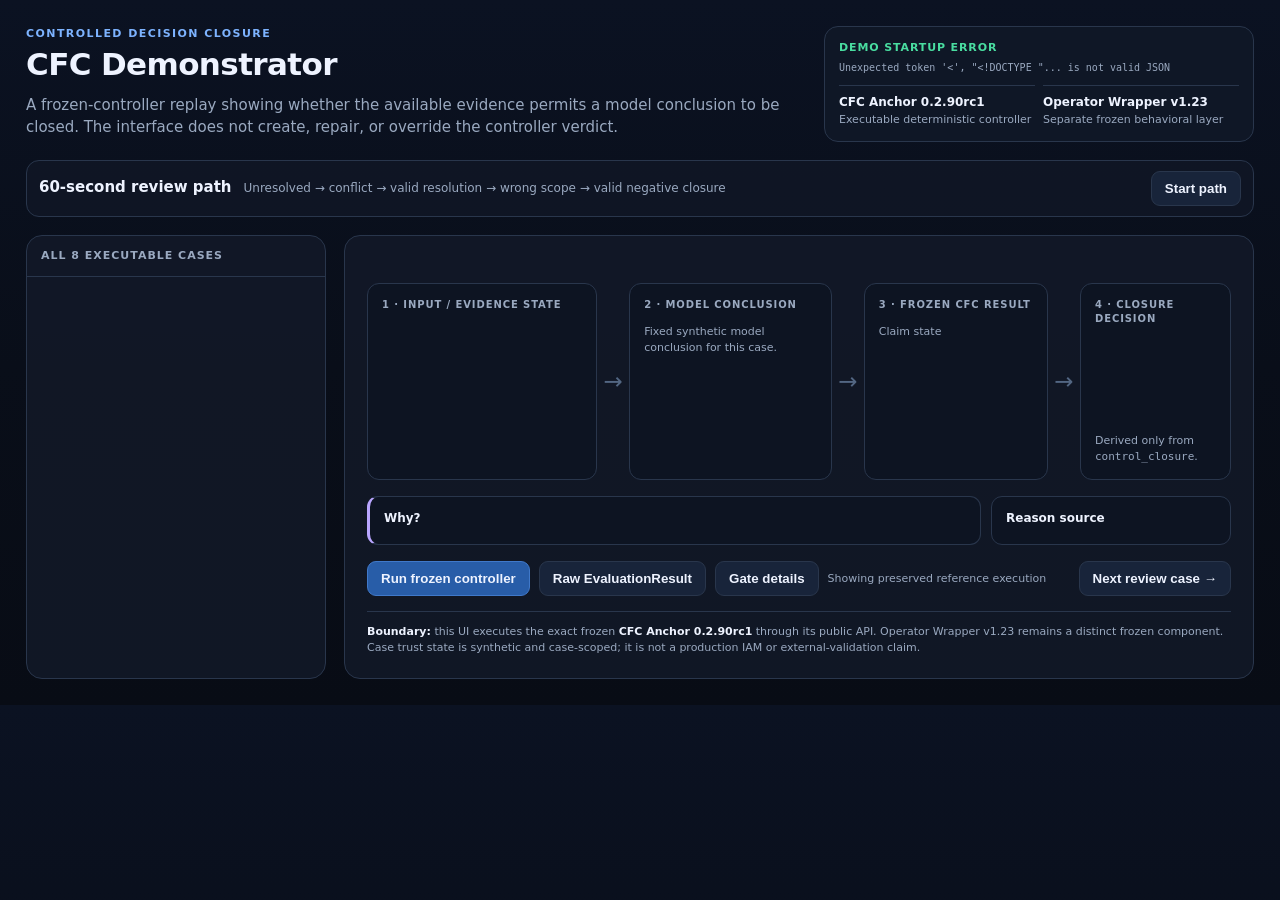
==== demonstrator/index.html @ d3d9c7ba "Add files via upload" ====
<!doctype html>
<html lang="en">
<head>
<meta charset="utf-8"><meta name="viewport" content="width=device-width,initial-scale=1">
<title>CFC Demonstrator</title>
<style>
:root{--bg:#0a0f1c;--panel:#111827;--panel2:#172033;--panel3:#0d1422;--text:#eef3ff;--muted:#9aa9c0;--line:#29364c;--blue:#7db3ff;--green:#49dda0;--red:#ff7889;--amber:#ffd06a;--violet:#b9a6ff}*{box-sizing:border-box}body{margin:0;background:linear-gradient(180deg,#0b1222 0,#090e19 52%,#080c15 100%);color:var(--text);font:15px/1.45 Inter,ui-sans-serif,system-ui,-apple-system,Segoe UI,sans-serif}.wrap{max-width:1320px;margin:auto;padding:26px}.top{display:grid;grid-template-columns:1fr 430px;gap:20px;align-items:start;margin-bottom:18px}.brand h1{margin:0;font-size:31px;letter-spacing:-.02em}.brand p{margin:8px 0 0;color:var(--muted);max-width:790px;font-size:15px}.kicker{font-size:11px;letter-spacing:.13em;color:var(--blue);font-weight:850;text-transform:uppercase}.integrity{border:1px solid var(--line);background:rgba(17,24,39,.88);border-radius:14px;padding:13px 14px}.integrity b{display:block;font-size:11px;color:var(--green);letter-spacing:.08em;margin-bottom:5px}.hash{font:10px/1.45 ui-monospace,SFMono-Regular,Menlo,monospace;color:var(--muted);word-break:break-all}.component-row{display:grid;grid-template-columns:1fr 1fr;gap:8px;margin-top:10px}.component{border-top:1px solid var(--line);padding-top:8px;font-size:11px;color:var(--muted)}.component strong{display:block;color:var(--text);font-size:12px}.tour{display:flex;align-items:center;gap:9px;flex-wrap:wrap;border:1px solid var(--line);background:rgba(17,24,39,.72);border-radius:13px;padding:10px 12px;margin-bottom:18px}.tour .tour-title{font-weight:800;margin-right:3px}.tour .tour-note{color:var(--muted);font-size:12px;margin-right:auto}.tourstep{border:1px solid var(--line);background:#121b2c;color:var(--muted);padding:6px 9px;border-radius:999px;font-size:11px;cursor:pointer}.tourstep.current{border-color:var(--blue);color:var(--text);background:#192a45}.layout{display:grid;grid-template-columns:300px 1fr;gap:18px}.cases,.main{border:1px solid var(--line);background:rgba(17,24,39,.94);border-radius:16px;overflow:hidden}.cases-head{padding:12px 14px;border-bottom:1px solid var(--line);color:var(--muted);font-size:11px;font-weight:800;letter-spacing:.09em}.case{padding:13px 14px;border-bottom:1px solid var(--line);cursor:pointer;transition:.14s}.case:last-child{border-bottom:0}.case:hover,.case.active{background:var(--panel2)}.case .n{font-size:10px;color:var(--blue);font-weight:800;letter-spacing:.06em}.case .t{font-weight:760;margin:3px 0}.case .s{font-size:12px;color:var(--muted)}.main{padding:22px}.headline{display:flex;gap:14px;align-items:flex-start;justify-content:space-between}.main h2{margin:4px 0 5px;font-size:25px}.subtitle{color:var(--muted);max-width:820px}.tourpos{font-size:11px;color:var(--amber);font-weight:800;white-space:nowrap;margin-top:5px}.flow{display:grid;grid-template-columns:1.25fr 32px 1.1fr 32px 1fr 32px .82fr;align-items:stretch;margin-top:20px}.box{background:var(--panel3);border:1px solid var(--line);border-radius:12px;padding:14px;min-height:165px}.arrow{display:flex;align-items:center;justify-content:center;color:#536783;font-size:23px}.label{font-size:10px;color:var(--muted);font-weight:850;letter-spacing:.09em;margin-bottom:10px}.evidence-line{padding:7px 0;border-bottom:1px dashed #29364c}.evidence-line:last-child{border:0}.quote{font-size:17px;font-weight:680}.micro{font-size:11px;color:var(--muted);margin-top:12px}.state{font:850 19px/1.2 ui-monospace,SFMono-Regular,Menlo,monospace;margin:10px 0}.decision{display:flex;align-items:center;justify-content:center;text-align:center;font-size:26px;font-weight:900;letter-spacing:.04em;height:84px;border-radius:10px}.allow{background:rgba(73,221,160,.12);color:var(--green);border:1px solid rgba(73,221,160,.45)}.stop{background:rgba(255,120,137,.11);color:var(--red);border:1px solid rgba(255,120,137,.45)}.gate-list{margin-top:8px}.pill{display:inline-block;border:1px solid var(--line);border-radius:999px;padding:3px 7px;margin:2px 3px 2px 0;font:10px ui-monospace,monospace;color:var(--amber)}.reason-grid{display:grid;grid-template-columns:1fr 240px;gap:10px;margin-top:16px}.reason,.source{padding:13px 14px;border-radius:11px;background:var(--panel3);border:1px solid var(--line)}.reason{border-left:3px solid var(--violet)}.reason strong,.source strong{display:block;margin-bottom:4px;font-size:12px}.source span{font:11px/1.4 ui-monospace,monospace;color:var(--muted)}.actions{display:flex;gap:9px;flex-wrap:wrap;margin-top:16px;align-items:center}button{border:1px solid var(--line);background:#18243a;color:var(--text);padding:9px 13px;border-radius:9px;font-weight:760;cursor:pointer}button.primary{background:#285da8;border-color:#4079ca}button.next{margin-left:auto}button:hover{filter:brightness(1.08)}button:disabled{opacity:.55;cursor:default}.runstatus{color:var(--muted);font-size:11px}.details{margin-top:14px;display:none}.details.open{display:block}.tabs{display:flex;gap:7px;margin-bottom:7px}.tabs button.active{border-color:var(--blue)}pre{background:#070c15;border:1px solid var(--line);padding:13px;border-radius:11px;overflow:auto;max-height:420px;font-size:10.5px}.boundary{margin-top:15px;padding-top:12px;border-top:1px solid var(--line);color:var(--muted);font-size:11px}.boundary b{color:var(--text)}@media(max-width:980px){.top{grid-template-columns:1fr}.layout{grid-template-columns:1fr}.cases{max-height:275px;overflow:auto}.flow{grid-template-columns:1fr}.arrow{transform:rotate(90deg);height:30px}.reason-grid{grid-template-columns:1fr}.tourpos{display:none}}@media(max-width:600px){.wrap{padding:14px}.component-row{grid-template-columns:1fr}.main{padding:16px}}
</style>
</head>
<body><div class="wrap">
<div class="top">
  <div class="brand"><div class="kicker">Controlled decision closure</div><h1>CFC Demonstrator</h1><p>A frozen-controller replay showing whether the available evidence permits a model conclusion to be closed. The interface does not create, repair, or override the controller verdict.</p></div>
  <div class="integrity"><b id="integrity">CHECKING FROZEN ARTIFACT…</b><div class="hash" id="engine"></div><div class="component-row"><div class="component"><strong>CFC Anchor 0.2.90rc1</strong>Executable deterministic controller</div><div class="component"><strong>Operator Wrapper v1.23</strong>Separate frozen behavioral layer</div></div></div>
</div>
<div class="tour"><span class="tour-title">60-second review path</span><span class="tour-note">Unresolved → conflict → valid resolution → wrong scope → valid negative closure</span><div id="toursteps"></div><button id="startTour">Start path</button></div>
<div class="layout">
  <div class="cases"><div class="cases-head">ALL 8 EXECUTABLE CASES</div><div id="cases"></div></div>
  <div class="main">
    <div class="headline"><div><div class="kicker" id="caseid"></div><h2 id="title"></h2><div class="subtitle" id="subtitle"></div></div><div class="tourpos" id="tourpos"></div></div>
    <div class="flow">
      <div class="box"><div class="label">1 · INPUT / EVIDENCE STATE</div><div id="evidence"></div></div><div class="arrow">→</div>
      <div class="box"><div class="label">2 · MODEL CONCLUSION</div><div class="quote" id="conclusion"></div><div class="micro">Fixed synthetic model conclusion for this case.</div></div><div class="arrow">→</div>
      <div class="box"><div class="label">3 · FROZEN CFC RESULT</div><div class="micro">Claim state</div><div class="state" id="state"></div><div class="gate-list" id="gates"></div></div><div class="arrow">→</div>
      <div class="box"><div class="label">4 · CLOSURE DECISION</div><div id="decision" class="decision"></div><div class="micro">Derived only from <code>control_closure</code>.</div></div>
    </div>
    <div class="reason-grid"><div class="reason"><strong>Why?</strong><span id="reason"></span></div><div class="source"><strong>Reason source</strong><span id="reasonSource"></span></div></div>
    <div class="actions"><button class="primary" id="run">Run frozen controller</button><button id="rawBtn">Raw EvaluationResult</button><button id="gateBtn">Gate details</button><span class="runstatus" id="runstatus">Showing preserved reference execution</span><button class="next" id="nextTour">Next review case →</button></div>
    <div class="details" id="details"><div class="tabs"><button class="active" id="rawTab">Raw result</button><button id="gateTab">Gates</button></div><pre id="detailpre"></pre></div>
    <div class="boundary"><b>Boundary:</b> this UI executes the exact frozen <b>CFC Anchor 0.2.90rc1</b> through its public API. Operator Wrapper v1.23 remains a distinct frozen component. Case trust state is synthetic and case-scoped; it is not a production IAM or external-validation claim.</div>
  </div>
</div></div>
<script>
let cfg={},cases=[],current=null,currentRaw=null,detailMode='raw',tourIndex=-1;
const $=id=>document.getElementById(id);const esc=s=>String(s??'').replace(/[&<>]/g,m=>({'&':'&amp;','<':'&lt;','>':'&gt;'}[m]));
function derivePresentation(raw){const claim=(raw.claim_states||[])[0]||{};const falseGates=Object.entries(raw.gates||{}).filter(([k,v])=>v===false).map(([k])=>k);const allow=raw.control_closure===true;let reason='Closure not established by frozen controller.',source='controller.control_closure';if(allow){reason=claim.reason||'Closure established by frozen controller.';source=claim.reason?'claim.reason':'controller.control_closure';}else if(['UNRESOLVED','QUARANTINED'].includes(claim.status)&&claim.reason){reason=claim.reason;source='claim.reason';}else if(falseGates.length){reason='Closure blocked by gate: '+falseGates.join(', ');source='gates = false';}return{claim,falseGates,allow,reason,source};}
async function init(){let st=await fetch('/api/status').then(r=>r.json());cfg=st;$('integrity').textContent=st.wheel_integrity?'FROZEN WHEEL · INTEGRITY VERIFIED':'INTEGRITY FAILURE';$('engine').textContent='engine  '+st.engine_sha256+'\nwheel   '+st.wheel_sha256+'\nAPI     '+st.public_api_contract_sha256;cases=await fetch('/api/cases').then(r=>r.json());$('cases').innerHTML=cases.map((c,i)=>`<div class="case" data-id="${c.id}"><div class="n">CASE ${String(i+1).padStart(2,'0')} · ${c.validation}</div><div class="t">${esc(c.title)}</div><div class="s">${esc(c.claim_state)} → ${esc(c.closure_decision)}</div></div>`).join('');document.querySelectorAll('.case').forEach(x=>x.onclick=()=>{tourIndex=-1;select(x.dataset.id)});renderTourSteps();await select(cases[0].id)}
function renderTourSteps(){const path=cfg.reviewer_60s_path||[];$('toursteps').innerHTML=path.map((id,i)=>`<button class="tourstep" data-tour="${i}" title="${esc((cases.find(c=>c.id===id)||{}).title||id)}">${i+1}</button>`).join(' ');document.querySelectorAll('.tourstep').forEach(x=>x.onclick=()=>{tourIndex=Number(x.dataset.tour);select(path[tourIndex])});updateTourUI();}
function updateTourUI(){document.querySelectorAll('.tourstep').forEach((x,i)=>x.classList.toggle('current',i===tourIndex));const path=cfg.reviewer_60s_path||[];$('tourpos').textContent=tourIndex>=0?`60s path · ${tourIndex+1}/${path.length}`:'';$('nextTour').style.display=tourIndex>=0?'inline-block':'none';$('nextTour').textContent=tourIndex===path.length-1?'End of 60s path':'Next review case →';}
async function select(id){current=cases.find(x=>x.id===id);currentRaw=await fetch('/'+current.reference_file).then(r=>r.json());document.querySelectorAll('.case').forEach(x=>x.classList.toggle('active',x.dataset.id===id));render(current,currentRaw);$('runstatus').textContent='Showing preserved reference execution';updateTourUI();}
function render(c,raw){$('caseid').textContent=c.id;$('title').textContent=c.title;$('subtitle').textContent=c.subtitle;$('evidence').innerHTML=c.evidence_lines.map(x=>`<div class="evidence-line">${esc(x)}</div>`).join('');$('conclusion').textContent='“'+c.model_conclusion+'”';const p=derivePresentation(raw);$('state').textContent=p.claim.status||c.claim_state;$('gates').innerHTML=p.falseGates.length?p.falseGates.slice(0,3).map(x=>`<span class="pill">${esc(x)} = false</span>`).join('')+(p.falseGates.length>3?`<span class="pill">+${p.falseGates.length-3} more</span>`:''):'<span class="pill">all closure gates satisfied</span>';$('decision').textContent=p.allow?'ALLOW':'STOP · DO NOT CLOSE';$('decision').className='decision '+(p.allow?'allow':'stop');$('reason').textContent=p.reason;$('reasonSource').textContent=p.source;refreshDetails(raw);}
function refreshDetails(raw){$('rawTab').classList.toggle('active',detailMode==='raw');$('gateTab').classList.toggle('active',detailMode==='gates');$('detailpre').textContent=detailMode==='raw'?JSON.stringify(raw,null,2):JSON.stringify(raw.gates||{},null,2)}
$('run').onclick=async()=>{if(!current)return;$('run').disabled=true;$('runstatus').textContent='Executing exact frozen controller…';try{let res=await fetch('/api/run/'+current.id,{method:'POST'}).then(async r=>{let j=await r.json();if(!r.ok)throw new Error(j.error||'execution failed');return j});currentRaw=res.result;render(current,currentRaw);$('runstatus').textContent=res.replay_matches_reference?'LIVE REPLAY · MATCHED REFERENCE':'LIVE REPLAY · RESULT DIFFERED';}catch(e){$('runstatus').textContent='ERROR · '+e.message}finally{$('run').disabled=false}};
$('startTour').onclick=()=>{tourIndex=0;select((cfg.reviewer_60s_path||[])[0])};$('nextTour').onclick=()=>{const path=cfg.reviewer_60s_path||[];if(tourIndex<0)return;if(tourIndex<path.length-1){tourIndex++;select(path[tourIndex])}else{tourIndex=-1;updateTourUI();}};
$('rawBtn').onclick=()=>{$('details').classList.toggle('open');detailMode='raw';refreshDetails(currentRaw)};$('gateBtn').onclick=()=>{$('details').classList.add('open');detailMode='gates';refreshDetails(currentRaw)};$('rawTab').onclick=()=>{detailMode='raw';refreshDetails(currentRaw)};$('gateTab').onclick=()=>{detailMode='gates';refreshDetails(currentRaw)};
init().catch(e=>{$('integrity').textContent='DEMO STARTUP ERROR';$('engine').textContent=e.message});
</script></body></html>
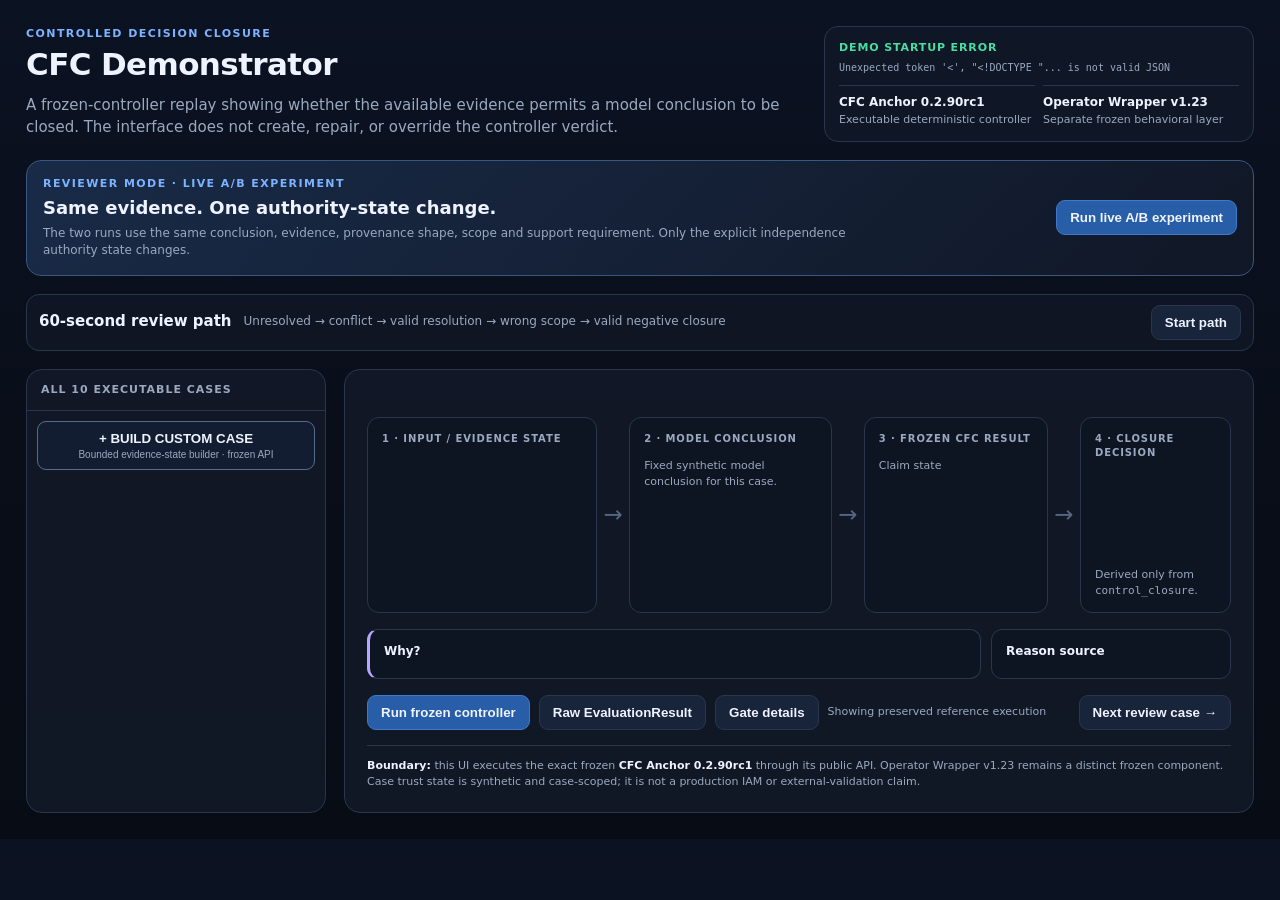
==== commit f8bbcbf8: "Add files via upload" ====
--- a/demonstrator/index.html
+++ b/demonstrator/index.html
@@ -5,6 +5,11 @@
 <title>CFC Demonstrator</title>
 <style>
 :root{--bg:#0a0f1c;--panel:#111827;--panel2:#172033;--panel3:#0d1422;--text:#eef3ff;--muted:#9aa9c0;--line:#29364c;--blue:#7db3ff;--green:#49dda0;--red:#ff7889;--amber:#ffd06a;--violet:#b9a6ff}*{box-sizing:border-box}body{margin:0;background:linear-gradient(180deg,#0b1222 0,#090e19 52%,#080c15 100%);color:var(--text);font:15px/1.45 Inter,ui-sans-serif,system-ui,-apple-system,Segoe UI,sans-serif}.wrap{max-width:1320px;margin:auto;padding:26px}.top{display:grid;grid-template-columns:1fr 430px;gap:20px;align-items:start;margin-bottom:18px}.brand h1{margin:0;font-size:31px;letter-spacing:-.02em}.brand p{margin:8px 0 0;color:var(--muted);max-width:790px;font-size:15px}.kicker{font-size:11px;letter-spacing:.13em;color:var(--blue);font-weight:850;text-transform:uppercase}.integrity{border:1px solid var(--line);background:rgba(17,24,39,.88);border-radius:14px;padding:13px 14px}.integrity b{display:block;font-size:11px;color:var(--green);letter-spacing:.08em;margin-bottom:5px}.hash{font:10px/1.45 ui-monospace,SFMono-Regular,Menlo,monospace;color:var(--muted);word-break:break-all}.component-row{display:grid;grid-template-columns:1fr 1fr;gap:8px;margin-top:10px}.component{border-top:1px solid var(--line);padding-top:8px;font-size:11px;color:var(--muted)}.component strong{display:block;color:var(--text);font-size:12px}.tour{display:flex;align-items:center;gap:9px;flex-wrap:wrap;border:1px solid var(--line);background:rgba(17,24,39,.72);border-radius:13px;padding:10px 12px;margin-bottom:18px}.tour .tour-title{font-weight:800;margin-right:3px}.tour .tour-note{color:var(--muted);font-size:12px;margin-right:auto}.tourstep{border:1px solid var(--line);background:#121b2c;color:var(--muted);padding:6px 9px;border-radius:999px;font-size:11px;cursor:pointer}.tourstep.current{border-color:var(--blue);color:var(--text);background:#192a45}.layout{display:grid;grid-template-columns:300px 1fr;gap:18px}.cases,.main{border:1px solid var(--line);background:rgba(17,24,39,.94);border-radius:16px;overflow:hidden}.cases-head{padding:12px 14px;border-bottom:1px solid var(--line);color:var(--muted);font-size:11px;font-weight:800;letter-spacing:.09em}.case{padding:13px 14px;border-bottom:1px solid var(--line);cursor:pointer;transition:.14s}.case:last-child{border-bottom:0}.case:hover,.case.active{background:var(--panel2)}.case .n{font-size:10px;color:var(--blue);font-weight:800;letter-spacing:.06em}.case .t{font-weight:760;margin:3px 0}.case .s{font-size:12px;color:var(--muted)}.main{padding:22px}.headline{display:flex;gap:14px;align-items:flex-start;justify-content:space-between}.main h2{margin:4px 0 5px;font-size:25px}.subtitle{color:var(--muted);max-width:820px}.tourpos{font-size:11px;color:var(--amber);font-weight:800;white-space:nowrap;margin-top:5px}.flow{display:grid;grid-template-columns:1.25fr 32px 1.1fr 32px 1fr 32px .82fr;align-items:stretch;margin-top:20px}.box{background:var(--panel3);border:1px solid var(--line);border-radius:12px;padding:14px;min-height:165px}.arrow{display:flex;align-items:center;justify-content:center;color:#536783;font-size:23px}.label{font-size:10px;color:var(--muted);font-weight:850;letter-spacing:.09em;margin-bottom:10px}.evidence-line{padding:7px 0;border-bottom:1px dashed #29364c}.evidence-line:last-child{border:0}.quote{font-size:17px;font-weight:680}.micro{font-size:11px;color:var(--muted);margin-top:12px}.state{font:850 19px/1.2 ui-monospace,SFMono-Regular,Menlo,monospace;margin:10px 0}.decision{display:flex;align-items:center;justify-content:center;text-align:center;font-size:26px;font-weight:900;letter-spacing:.04em;height:84px;border-radius:10px}.allow{background:rgba(73,221,160,.12);color:var(--green);border:1px solid rgba(73,221,160,.45)}.stop{background:rgba(255,120,137,.11);color:var(--red);border:1px solid rgba(255,120,137,.45)}.gate-list{margin-top:8px}.pill{display:inline-block;border:1px solid var(--line);border-radius:999px;padding:3px 7px;margin:2px 3px 2px 0;font:10px ui-monospace,monospace;color:var(--amber)}.reason-grid{display:grid;grid-template-columns:1fr 240px;gap:10px;margin-top:16px}.reason,.source{padding:13px 14px;border-radius:11px;background:var(--panel3);border:1px solid var(--line)}.reason{border-left:3px solid var(--violet)}.reason strong,.source strong{display:block;margin-bottom:4px;font-size:12px}.source span{font:11px/1.4 ui-monospace,monospace;color:var(--muted)}.actions{display:flex;gap:9px;flex-wrap:wrap;margin-top:16px;align-items:center}button{border:1px solid var(--line);background:#18243a;color:var(--text);padding:9px 13px;border-radius:9px;font-weight:760;cursor:pointer}button.primary{background:#285da8;border-color:#4079ca}button.next{margin-left:auto}button:hover{filter:brightness(1.08)}button:disabled{opacity:.55;cursor:default}.runstatus{color:var(--muted);font-size:11px}.details{margin-top:14px;display:none}.details.open{display:block}.tabs{display:flex;gap:7px;margin-bottom:7px}.tabs button.active{border-color:var(--blue)}pre{background:#070c15;border:1px solid var(--line);padding:13px;border-radius:11px;overflow:auto;max-height:420px;font-size:10.5px}.boundary{margin-top:15px;padding-top:12px;border-top:1px solid var(--line);color:var(--muted);font-size:11px}.boundary b{color:var(--text)}@media(max-width:980px){.top{grid-template-columns:1fr}.layout{grid-template-columns:1fr}.cases{max-height:275px;overflow:auto}.flow{grid-template-columns:1fr}.arrow{transform:rotate(90deg);height:30px}.reason-grid{grid-template-columns:1fr}.tourpos{display:none}}@media(max-width:600px){.wrap{padding:14px}.component-row{grid-template-columns:1fr}.main{padding:16px}}
+
+.custom-launch{width:calc(100% - 20px);margin:10px;border-color:#576b91;background:#121d31}.custom-launch strong{display:block}.custom-launch span{display:block;font-size:10px;color:var(--muted);font-weight:500;margin-top:3px}
+#customPanel{display:none}.custom-active #customPanel{display:block}.custom-active .main>*:not(#customPanel){display:none!important}.custom-grid{display:grid;grid-template-columns:minmax(300px,430px) 1fr;gap:16px}.custom-form,.custom-result{background:var(--panel2);border:1px solid var(--line);border-radius:13px;padding:16px}.custom-form h2,.custom-result h2{margin:0 0 5px}.form-row{display:grid;grid-template-columns:1fr 1fr;gap:10px;margin-top:11px}.field label{display:block;color:var(--muted);font-size:10px;font-weight:800;letter-spacing:.05em;text-transform:uppercase;margin-bottom:5px}.field select{width:100%;background:#0b1321;color:var(--text);border:1px solid var(--line);border-radius:8px;padding:9px}.e-card{margin-top:12px;padding:11px;border:1px solid var(--line);border-radius:10px;background:var(--panel3)}.e-card b{font-size:11px}.custom-note{margin-top:12px;padding:10px;border-radius:9px;background:#0b1321;color:var(--muted);font-size:11px;line-height:1.45}.custom-note b{color:var(--text)}.custom-actions{margin-top:13px;display:flex;gap:8px;align-items:center;flex-wrap:wrap}.custom-output{margin-top:13px}.custom-flow{display:grid;grid-template-columns:1fr 1fr;gap:10px}.custom-metric{padding:12px;background:var(--panel3);border:1px solid var(--line);border-radius:10px}.custom-metric .v{font-weight:850;margin-top:4px}.custom-error{padding:12px;border:1px solid #8c4a4a;background:#2a1317;border-radius:10px}.schema-line{font:10px ui-monospace,monospace;color:var(--muted);margin-top:8px}.custom-raw{margin-top:10px;display:none}.custom-raw.open{display:block}@media(max-width:980px){.custom-grid{grid-template-columns:1fr}}
+
+.reviewer{border:1px solid #39577f;background:linear-gradient(135deg,rgba(26,45,75,.92),rgba(17,24,39,.92));border-radius:15px;padding:15px 16px;margin-bottom:18px}.reviewer-head{display:flex;gap:15px;align-items:center;justify-content:space-between}.reviewer h2{font-size:18px;margin:3px 0 4px}.reviewer-copy{color:var(--muted);font-size:12px;max-width:820px}.reviewer-output{display:none;margin-top:14px}.reviewer-output.open{display:block}.ab-grid{display:grid;grid-template-columns:1fr 190px 1fr;gap:12px;align-items:stretch}.ab-card{background:var(--panel3);border:1px solid var(--line);border-radius:12px;padding:13px}.ab-card .ab-label{font-size:10px;font-weight:850;letter-spacing:.08em;color:var(--blue)}.ab-card .ab-state{font:850 18px ui-monospace,monospace;margin:8px 0 3px}.ab-card .ab-decision{font-size:24px;font-weight:900;margin:5px 0}.ab-delta{display:flex;flex-direction:column;align-items:center;justify-content:center;text-align:center;border:1px dashed #496183;border-radius:12px;padding:10px;color:var(--muted);font-size:11px}.ab-delta strong{color:var(--amber);font:700 11px ui-monospace,monospace;margin:5px 0}.ab-summary{margin-top:10px;padding:10px 12px;border-radius:10px;background:#0b1321;border:1px solid var(--line);font-size:12px}.reviewer-raw{display:none;margin-top:10px}.reviewer-raw.open{display:grid;grid-template-columns:1fr 1fr;gap:10px}.reviewer-raw pre{margin:0;max-height:300px}.reviewer-actions{display:flex;gap:8px;flex-wrap:wrap;align-items:center;margin-top:10px}@media(max-width:980px){.ab-grid{grid-template-columns:1fr}.ab-delta{min-height:85px}.reviewer-head{align-items:flex-start;flex-direction:column}.reviewer-raw.open{grid-template-columns:1fr}}
 </style>
 </head>
 <body><div class="wrap">
@@ -12,10 +17,63 @@
   <div class="brand"><div class="kicker">Controlled decision closure</div><h1>CFC Demonstrator</h1><p>A frozen-controller replay showing whether the available evidence permits a model conclusion to be closed. The interface does not create, repair, or override the controller verdict.</p></div>
   <div class="integrity"><b id="integrity">CHECKING FROZEN ARTIFACT…</b><div class="hash" id="engine"></div><div class="component-row"><div class="component"><strong>CFC Anchor 0.2.90rc1</strong>Executable deterministic controller</div><div class="component"><strong>Operator Wrapper v1.23</strong>Separate frozen behavioral layer</div></div></div>
 </div>
+
+<div class="reviewer" id="reviewerBox">
+  <div class="reviewer-head">
+    <div><div class="kicker">Reviewer mode · live A/B experiment</div><h2 id="reviewerTitle">Same evidence. One authority-state change.</h2><div class="reviewer-copy" id="reviewerQuestion">The two runs use the same conclusion, evidence, provenance shape, scope and support requirement. Only the explicit independence authority state changes.</div></div>
+    <button class="primary" id="runReviewer">Run live A/B experiment</button>
+  </div>
+  <div class="reviewer-output" id="reviewerOutput">
+    <div class="ab-grid">
+      <div class="ab-card"><div class="ab-label" id="abALabel">A</div><div class="micro">Claim state</div><div class="ab-state" id="abAState">—</div><div class="ab-decision" id="abADecision">—</div><div class="micro" id="abAReason"></div></div>
+      <div class="ab-delta"><span>ONLY CHANGED INPUT</span><strong id="abDelta">independence_authority<br>NONE → VERIFIED</strong><span>Everything else stays identical.</span></div>
+      <div class="ab-card"><div class="ab-label" id="abBLabel">B</div><div class="micro">Claim state</div><div class="ab-state" id="abBState">—</div><div class="ab-decision" id="abBDecision">—</div><div class="micro" id="abBReason"></div></div>
+    </div>
+    <div class="ab-summary" id="abSummary"></div>
+    <div class="reviewer-actions"><button id="abRawBtn">Show raw A/B</button><button id="abLoadA">Load A in Custom Case</button><button id="abLoadB">Load B in Custom Case</button><span class="runstatus" id="abStatus"></span></div>
+    <div class="reviewer-raw" id="abRaw"><pre id="abRawA"></pre><pre id="abRawB"></pre></div>
+  </div>
+</div>
 <div class="tour"><span class="tour-title">60-second review path</span><span class="tour-note">Unresolved → conflict → valid resolution → wrong scope → valid negative closure</span><div id="toursteps"></div><button id="startTour">Start path</button></div>
 <div class="layout">
-  <div class="cases"><div class="cases-head">ALL 8 EXECUTABLE CASES</div><div id="cases"></div></div>
+  <div class="cases"><div class="cases-head">ALL 10 EXECUTABLE CASES</div><div id="cases"></div><button class="custom-launch" id="customMode"><strong>+ BUILD CUSTOM CASE</strong><span>Bounded evidence-state builder · frozen API</span></button></div>
   <div class="main">
+
+    <div id="customPanel">
+      <div class="headline"><div><div class="kicker">CUSTOM CASE · SCHEMA v1</div><h2>Build an evidence state</h2><div class="subtitle">Change bounded public-API inputs. The browser does not decide closure.</div></div><button id="backCases">← Preset cases</button></div>
+      <div class="custom-grid">
+        <div class="custom-form">
+          <h2>Input state</h2>
+          <div class="subtitle">Fixed fictional claim: <b>DemoSubject / state / safe</b></div>
+          <div class="form-row">
+            <div class="field"><label>Model conclusion</label><select id="ccConclusion"><option value="POSITIVE">DemoSubject is safe.</option><option value="NEGATIVE">DemoSubject is not safe.</option></select></div>
+            <div class="field"><label>Required independent supports</label><select id="ccRequired"><option value="1">1</option><option value="2">2</option></select></div>
+          </div>
+          <div class="e-card"><b>Evidence E1</b><div class="form-row"><div class="field"><label>Polarity</label><select id="ccE1Pol"><option>POSITIVE</option><option>NEGATIVE</option></select></div><div class="field"><label>Validity</label><select id="ccE1Val"><option>CURRENT</option><option>STALE</option></select></div></div></div>
+          <div class="e-card"><b>Evidence E2</b><div class="form-row"><div class="field"><label>Polarity</label><select id="ccE2Pol"><option value="OMIT">OMIT</option><option>POSITIVE</option><option>NEGATIVE</option></select></div><div class="field"><label>Validity</label><select id="ccE2Val"><option>CURRENT</option><option>STALE</option></select></div></div></div>
+          <div class="form-row">
+            <div class="field"><label>Provenance shape</label><select id="ccProv"><option value="DISTINCT">DISTINCT records</option><option value="SHARED_LINEAGE">SHARED lineage</option></select></div>
+            <div class="field"><label>Independence authority</label><select id="ccInd"><option value="NONE">NONE</option><option value="VERIFIED">VERIFIED E1/E2</option></select></div>
+          </div>
+          <div class="form-row"><div class="field"><label>Audit scope</label><select id="ccScope"><option value="EXPECTED">EXPECTED</option><option value="WRONG">WRONG</option></select></div></div>
+          <div class="custom-note"><b>Important:</b> DISTINCT provenance is not treated as proof of independence. VERIFIED independence is a separate synthetic host-authority attestation installed through the frozen public API. The builder will not fabricate that attestation over explicit SHARED_LINEAGE.</div>
+          <div class="custom-actions"><button class="primary" id="runCustom">Run custom state</button><button id="presetAllow">Preset: valid closure</button><button id="presetFail">Preset: uncertified independence</button><span class="runstatus" id="customStatus">Not executed</span></div>
+          <div class="schema-line" id="customSchemaLine"></div>
+        </div>
+        <div class="custom-result">
+          <h2>Frozen CFC result</h2><div class="subtitle">Result appears only after the exact bundled controller executes.</div>
+          <div id="customEmpty" class="custom-note">Choose the state on the left and run it.</div>
+          <div id="customOutput" class="custom-output" style="display:none">
+            <div class="custom-flow"><div class="custom-metric"><div class="label">CLAIM STATE</div><div class="v" id="ccState"></div></div><div class="custom-metric"><div class="label">CLOSURE</div><div class="v" id="ccDecision"></div></div></div>
+            <div class="reason" style="margin-top:10px"><strong>Why?</strong><span id="ccReason"></span></div>
+            <div class="gate-list" id="ccGates" style="margin-top:10px"></div>
+            <div class="custom-actions"><button id="ccRawBtn">Raw EvaluationResult</button></div><pre class="custom-raw" id="ccRaw"></pre>
+          </div>
+          <div id="customError" class="custom-error" style="display:none"></div>
+        </div>
+      </div>
+      <div class="boundary"><b>Custom boundary:</b> no free-text parsing. The builder maps only the fields shown above to synthetic case-scoped inputs accepted by the frozen public API. It does not infer evidence truth, validity, scope, provenance, or independence from real-world data.</div>
+    </div>
     <div class="headline"><div><div class="kicker" id="caseid"></div><h2 id="title"></h2><div class="subtitle" id="subtitle"></div></div><div class="tourpos" id="tourpos"></div></div>
     <div class="flow">
       <div class="box"><div class="label">1 · INPUT / EVIDENCE STATE</div><div id="evidence"></div></div><div class="arrow">→</div>
@@ -30,17 +88,26 @@
   </div>
 </div></div>
 <script>
-let cfg={},cases=[],current=null,currentRaw=null,detailMode='raw',tourIndex=-1;
+let cfg={},cases=[],current=null,currentRaw=null,detailMode='raw',tourIndex=-1,customSchema=null,customRaw=null,reviewerRawA=null,reviewerRawB=null;
 const $=id=>document.getElementById(id);const esc=s=>String(s??'').replace(/[&<>]/g,m=>({'&':'&amp;','<':'&lt;','>':'&gt;'}[m]));
 function derivePresentation(raw){const claim=(raw.claim_states||[])[0]||{};const falseGates=Object.entries(raw.gates||{}).filter(([k,v])=>v===false).map(([k])=>k);const allow=raw.control_closure===true;let reason='Closure not established by frozen controller.',source='controller.control_closure';if(allow){reason=claim.reason||'Closure established by frozen controller.';source=claim.reason?'claim.reason':'controller.control_closure';}else if(['UNRESOLVED','QUARANTINED'].includes(claim.status)&&claim.reason){reason=claim.reason;source='claim.reason';}else if(falseGates.length){reason='Closure blocked by gate: '+falseGates.join(', ');source='gates = false';}return{claim,falseGates,allow,reason,source};}
-async function init(){let st=await fetch('/api/status').then(r=>r.json());cfg=st;$('integrity').textContent=st.wheel_integrity?'FROZEN WHEEL · INTEGRITY VERIFIED':'INTEGRITY FAILURE';$('engine').textContent='engine  '+st.engine_sha256+'\nwheel   '+st.wheel_sha256+'\nAPI     '+st.public_api_contract_sha256;cases=await fetch('/api/cases').then(r=>r.json());$('cases').innerHTML=cases.map((c,i)=>`<div class="case" data-id="${c.id}"><div class="n">CASE ${String(i+1).padStart(2,'0')} · ${c.validation}</div><div class="t">${esc(c.title)}</div><div class="s">${esc(c.claim_state)} → ${esc(c.closure_decision)}</div></div>`).join('');document.querySelectorAll('.case').forEach(x=>x.onclick=()=>{tourIndex=-1;select(x.dataset.id)});renderTourSteps();await select(cases[0].id)}
+async function init(){let st=await fetch('/api/status').then(r=>r.json());customSchema=await fetch('/api/custom/schema').then(r=>r.json());cfg=st;if(st.reviewer_experiment){$('reviewerTitle').textContent=st.reviewer_experiment.title;$('reviewerQuestion').textContent=st.reviewer_experiment.question;$('abALabel').textContent=st.reviewer_experiment.a.label;$('abBLabel').textContent=st.reviewer_experiment.b.label;$('abDelta').innerHTML=esc(st.reviewer_experiment.changed_field)+'<br>'+esc(st.reviewer_experiment.a.input[st.reviewer_experiment.changed_field])+' → '+esc(st.reviewer_experiment.b.input[st.reviewer_experiment.changed_field]);} $('integrity').textContent=st.wheel_integrity?'FROZEN WHEEL · INTEGRITY VERIFIED':'INTEGRITY FAILURE';$('engine').textContent='engine  '+st.engine_sha256+'\nwheel   '+st.wheel_sha256+'\nAPI     '+st.public_api_contract_sha256;cases=await fetch('/api/cases').then(r=>r.json());$('cases').innerHTML=cases.map((c,i)=>`<div class="case" data-id="${c.id}"><div class="n">CASE ${String(i+1).padStart(2,'0')} · ${c.validation}</div><div class="t">${esc(c.title)}</div><div class="s">${esc(c.claim_state)} → ${esc(c.closure_decision)}</div></div>`).join('');document.querySelectorAll('.case').forEach(x=>x.onclick=()=>{tourIndex=-1;select(x.dataset.id)});renderTourSteps();await select(cases[0].id)}
 function renderTourSteps(){const path=cfg.reviewer_60s_path||[];$('toursteps').innerHTML=path.map((id,i)=>`<button class="tourstep" data-tour="${i}" title="${esc((cases.find(c=>c.id===id)||{}).title||id)}">${i+1}</button>`).join(' ');document.querySelectorAll('.tourstep').forEach(x=>x.onclick=()=>{tourIndex=Number(x.dataset.tour);select(path[tourIndex])});updateTourUI();}
 function updateTourUI(){document.querySelectorAll('.tourstep').forEach((x,i)=>x.classList.toggle('current',i===tourIndex));const path=cfg.reviewer_60s_path||[];$('tourpos').textContent=tourIndex>=0?`60s path · ${tourIndex+1}/${path.length}`:'';$('nextTour').style.display=tourIndex>=0?'inline-block':'none';$('nextTour').textContent=tourIndex===path.length-1?'End of 60s path':'Next review case →';}
-async function select(id){current=cases.find(x=>x.id===id);currentRaw=await fetch('/'+current.reference_file).then(r=>r.json());document.querySelectorAll('.case').forEach(x=>x.classList.toggle('active',x.dataset.id===id));render(current,currentRaw);$('runstatus').textContent='Showing preserved reference execution';updateTourUI();}
+async function select(id){document.body.classList.remove('custom-active');current=cases.find(x=>x.id===id);currentRaw=await fetch('/'+current.reference_file).then(r=>r.json());document.querySelectorAll('.case').forEach(x=>x.classList.toggle('active',x.dataset.id===id));render(current,currentRaw);$('runstatus').textContent='Showing preserved reference execution';updateTourUI();}
 function render(c,raw){$('caseid').textContent=c.id;$('title').textContent=c.title;$('subtitle').textContent=c.subtitle;$('evidence').innerHTML=c.evidence_lines.map(x=>`<div class="evidence-line">${esc(x)}</div>`).join('');$('conclusion').textContent='“'+c.model_conclusion+'”';const p=derivePresentation(raw);$('state').textContent=p.claim.status||c.claim_state;$('gates').innerHTML=p.falseGates.length?p.falseGates.slice(0,3).map(x=>`<span class="pill">${esc(x)} = false</span>`).join('')+(p.falseGates.length>3?`<span class="pill">+${p.falseGates.length-3} more</span>`:''):'<span class="pill">all closure gates satisfied</span>';$('decision').textContent=p.allow?'ALLOW':'STOP · DO NOT CLOSE';$('decision').className='decision '+(p.allow?'allow':'stop');$('reason').textContent=p.reason;$('reasonSource').textContent=p.source;refreshDetails(raw);}
 function refreshDetails(raw){$('rawTab').classList.toggle('active',detailMode==='raw');$('gateTab').classList.toggle('active',detailMode==='gates');$('detailpre').textContent=detailMode==='raw'?JSON.stringify(raw,null,2):JSON.stringify(raw.gates||{},null,2)}
+function customPayload(){const e=[{polarity:$('ccE1Pol').value,validity:$('ccE1Val').value},{polarity:$('ccE2Pol').value,validity:$('ccE2Val').value}];return{conclusion:$('ccConclusion').value,required_independent_supports:Number($('ccRequired').value),provenance_shape:$('ccProv').value,independence_authority:$('ccInd').value,scope:$('ccScope').value,evidence:e}}
+function syncCustom(){const hasE2=$('ccE2Pol').value!=='OMIT';$('ccE2Val').disabled=!hasE2;const shared=$('ccProv').value==='SHARED_LINEAGE';const canVerify=hasE2&&!shared;if(!canVerify&&$('ccInd').value==='VERIFIED')$('ccInd').value='NONE';$('ccInd').querySelector('option[value="VERIFIED"]').disabled=!canVerify;$('customSchemaLine').textContent=hasE2?(shared?'E1/E2 share explicit lineage · independence attestation unavailable':'E1/E2 provenance is distinct · independence still requires separate authority state'):'E2 omitted · single-record state';}
+function showCustom(){document.body.classList.add('custom-active');current=null;document.querySelectorAll('.case').forEach(x=>x.classList.remove('active'));syncCustom();}
+async function runCustom(){syncCustom();$('runCustom').disabled=true;$('customStatus').textContent='Executing exact frozen controller…';$('customError').style.display='none';try{let r=await fetch('/api/custom',{method:'POST',headers:{'Content-Type':'application/json'},body:JSON.stringify(customPayload())});let j=await r.json();if(!r.ok)throw new Error(j.error||'custom execution failed');customRaw=j.result;const p=derivePresentation(customRaw);$('customEmpty').style.display='none';$('customOutput').style.display='block';$('ccState').textContent=p.claim.status||'NO CLAIM STATE';$('ccDecision').textContent=p.allow?'ALLOW':'STOP · DO NOT CLOSE';$('ccDecision').style.color=p.allow?'var(--green)':'var(--red)';$('ccReason').textContent=p.reason;$('ccGates').innerHTML=p.falseGates.length?p.falseGates.slice(0,6).map(x=>`<span class="pill">${esc(x)} = false</span>`).join(''):'<span class="pill">all closure gates satisfied</span>';$('ccRaw').textContent=JSON.stringify(customRaw,null,2);$('customStatus').textContent='LIVE CUSTOM EXECUTION';}catch(e){$('customOutput').style.display='none';$('customEmpty').style.display='none';$('customError').style.display='block';$('customError').textContent='INPUT / EXECUTION ERROR · '+e.message;$('customStatus').textContent='NOT CLOSED';}finally{$('runCustom').disabled=false}}
+async function postCustomPayload(payload){let r=await fetch('/api/custom',{method:'POST',headers:{'Content-Type':'application/json'},body:JSON.stringify(payload)});let j=await r.json();if(!r.ok)throw new Error(j.error||'custom execution failed');return j.result;}
+function loadPayloadIntoCustom(payload){showCustom();$('ccConclusion').value=payload.conclusion;$('ccRequired').value=String(payload.required_independent_supports);$('ccE1Pol').value=payload.evidence[0]?.polarity||'POSITIVE';$('ccE1Val').value=payload.evidence[0]?.validity||'CURRENT';$('ccE2Pol').value=payload.evidence[1]?.polarity||'OMIT';$('ccE2Val').value=payload.evidence[1]?.validity||'CURRENT';$('ccProv').value=payload.provenance_shape;$('ccInd').value=payload.independence_authority;$('ccScope').value=payload.scope;syncCustom();}
+async function runReviewerExperiment(){const ex=cfg.reviewer_experiment;if(!ex)return;$('runReviewer').disabled=true;$('abStatus').textContent='Executing A then B on exact frozen controller…';$('reviewerOutput').classList.add('open');try{reviewerRawA=await postCustomPayload(ex.a.input);reviewerRawB=await postCustomPayload(ex.b.input);const a=derivePresentation(reviewerRawA),b=derivePresentation(reviewerRawB);$('abAState').textContent=a.claim.status||'NO CLAIM STATE';$('abBState').textContent=b.claim.status||'NO CLAIM STATE';$('abADecision').textContent=a.allow?'ALLOW':'STOP';$('abBDecision').textContent=b.allow?'ALLOW':'STOP';$('abADecision').style.color=a.allow?'var(--green)':'var(--red)';$('abBDecision').style.color=b.allow?'var(--green)':'var(--red)';$('abAReason').textContent=a.reason;$('abBReason').textContent=b.reason;$('abRawA').textContent=JSON.stringify(reviewerRawA,null,2);$('abRawB').textContent=JSON.stringify(reviewerRawB,null,2);const expectedDelta=!a.allow&&b.allow;$('abSummary').innerHTML=expectedDelta?'<b>Observed live:</b> the same evidence state does not close until independence is explicitly authority-verified. A = STOP; B = ALLOW.':'<b>Observed live:</b> results did not produce the intended STOP → ALLOW contrast. Inspect raw outputs before using this demonstration.';$('abSummary').style.borderColor=expectedDelta?'rgba(73,221,160,.45)':'rgba(255,120,137,.45)';$('abStatus').textContent='LIVE A/B EXECUTION · '+(expectedDelta?'EXPECTED CONTRAST':'CHECK RESULT');}catch(e){$('abSummary').textContent='Execution error: '+e.message;$('abStatus').textContent='A/B EXECUTION ERROR';}finally{$('runReviewer').disabled=false;}}
 $('run').onclick=async()=>{if(!current)return;$('run').disabled=true;$('runstatus').textContent='Executing exact frozen controller…';try{let res=await fetch('/api/run/'+current.id,{method:'POST'}).then(async r=>{let j=await r.json();if(!r.ok)throw new Error(j.error||'execution failed');return j});currentRaw=res.result;render(current,currentRaw);$('runstatus').textContent=res.replay_matches_reference?'LIVE REPLAY · MATCHED REFERENCE':'LIVE REPLAY · RESULT DIFFERED';}catch(e){$('runstatus').textContent='ERROR · '+e.message}finally{$('run').disabled=false}};
 $('startTour').onclick=()=>{tourIndex=0;select((cfg.reviewer_60s_path||[])[0])};$('nextTour').onclick=()=>{const path=cfg.reviewer_60s_path||[];if(tourIndex<0)return;if(tourIndex<path.length-1){tourIndex++;select(path[tourIndex])}else{tourIndex=-1;updateTourUI();}};
 $('rawBtn').onclick=()=>{$('details').classList.toggle('open');detailMode='raw';refreshDetails(currentRaw)};$('gateBtn').onclick=()=>{$('details').classList.add('open');detailMode='gates';refreshDetails(currentRaw)};$('rawTab').onclick=()=>{detailMode='raw';refreshDetails(currentRaw)};$('gateTab').onclick=()=>{detailMode='gates';refreshDetails(currentRaw)};
+$('customMode').onclick=showCustom;$('backCases').onclick=()=>select(cases[0].id);['ccE2Pol','ccProv'].forEach(id=>$(id).onchange=syncCustom);$('runCustom').onclick=runCustom;$('ccRawBtn').onclick=()=>{$('ccRaw').classList.toggle('open')};$('presetAllow').onclick=()=>{$('ccConclusion').value='POSITIVE';$('ccRequired').value='1';$('ccE1Pol').value='POSITIVE';$('ccE1Val').value='CURRENT';$('ccE2Pol').value='OMIT';$('ccProv').value='DISTINCT';$('ccInd').value='NONE';$('ccScope').value='EXPECTED';syncCustom()};$('presetFail').onclick=()=>{$('ccConclusion').value='POSITIVE';$('ccRequired').value='2';$('ccE1Pol').value='POSITIVE';$('ccE1Val').value='CURRENT';$('ccE2Pol').value='POSITIVE';$('ccE2Val').value='CURRENT';$('ccProv').value='DISTINCT';$('ccInd').value='NONE';$('ccScope').value='EXPECTED';syncCustom()};
+$('runReviewer').onclick=runReviewerExperiment;$('abRawBtn').onclick=()=>{$('abRaw').classList.toggle('open')};$('abLoadA').onclick=()=>loadPayloadIntoCustom(cfg.reviewer_experiment.a.input);$('abLoadB').onclick=()=>loadPayloadIntoCustom(cfg.reviewer_experiment.b.input);
 init().catch(e=>{$('integrity').textContent='DEMO STARTUP ERROR';$('engine').textContent=e.message});
 </script></body></html>
